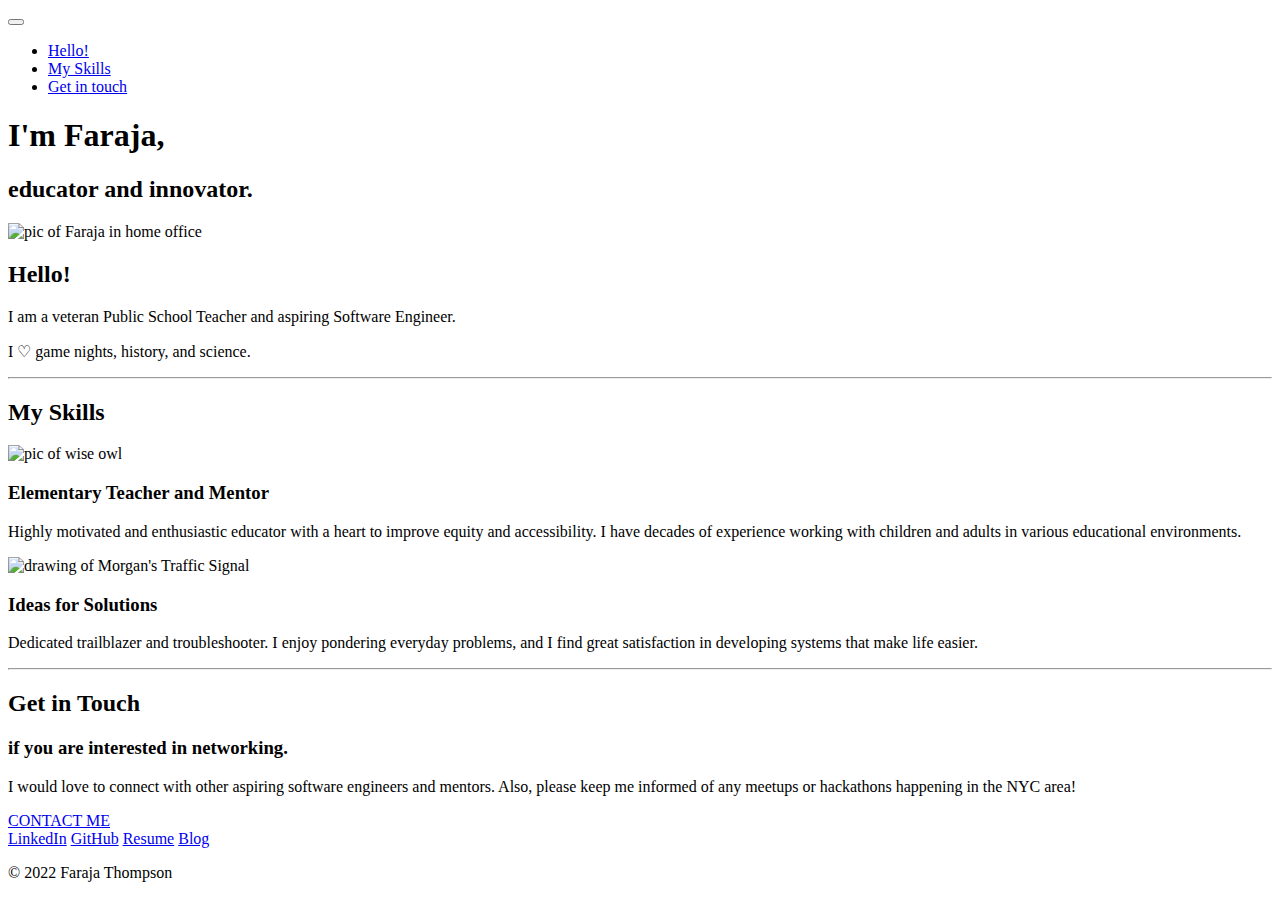
==== legacy-code/index.html @ d1baaf60 "Create index.html" ====
<!DOCTYPE html>
<html lang="en">
<head>
    <meta charset="UTF-8">
    <meta http-equiv="X-UA-Compatible" content="IE=edge">
    <meta name="viewport" content="width=device-width, initial-scale=1.0">

<!-- Bootstrap CSS -->
<link href="https://cdn.jsdelivr.net/npm/bootstrap@5.1.3/dist/css/bootstrap.min.css" rel="stylesheet" integrity="sha384-1BmE4kWBq78iYhFldvKuhfTAU6auU8tT94WrHftjDbrCEXSU1oBoqyl2QvZ6jIW3" crossorigin="anonymous">

<link rel="stylesheet" type="text/css" href="css/styles.css">

    <title>Faraja Thompson</title>
    
    <link rel="icon" href="images/profile.png">

    <!-- Google Fonts -->
    <link rel="preconnect" href="https://fonts.googleapis.com">
    <link rel="preconnect" href="https://fonts.gstatic.com" crossorigin>
    <link href="https://fonts.googleapis.com/css2?family=Poppins:wght@100;200;400&family=Sacramento&display=swap" rel="stylesheet">
  </head>

<body>

    <div class="top-container">
      <div class="nav-container">
       
        <nav class="navbar navbar-expand-lg navbar-light" style="background-color: #ffffff00;">
          <a class="navbar-brand" href="#"></a>
          <button class="navbar-toggler" type="button" data-bs-toggle="collapse" data-bs-target="#navbarTogglerDemo02" aria-controls="navbarTogglerDemo02" aria-expanded="false" aria-label="Toggle navigation">
            <span class="navbar-toggler-icon"></span>
          </button>
          
          <div class="collapse navbar-collapse" id="navbarTogglerDemo02">
            <ul class="navbar-nav ms-auto">
              <li class="nav-item">
                <a class="nav-link" href="#profile">Hello!</a>
                </li>
              <li class="nav-item">
                <a class="nav-link" href="#skills">My Skills</a>
              </li>
              <li class="nav-item">
                <a class="nav-link" href="#contact-me">Get in touch</a>
              </li>
            </ul>
          </div>
        </nav>
      </div>
        <h1>I'm Faraja,</h1>
        <h2 class=intro>educator and innovator.</h2>
    </div>

    <div class="middle-container">
      <section class="profile" id="profile">
        <img class="profile-pic" src="images/profile.png" alt="pic of Faraja in home office">
        <h2 class="profile-h2">Hello!</h2>
        <p>I am a veteran Public School Teacher and aspiring Software Engineer.</p>
        <p>I ♡ game nights, history, and science.</p>
      </section>
      <hr>
      <section class="skills" id="skills">
        <h2>My Skills</h2>
        <section class="skill-row">
          <img class="educator" src="images/owl.png" alt="pic of wise owl">
          <h3>Elementary Teacher and Mentor</h3>
          <p>Highly motivated and enthusiastic educator with a heart to improve equity and accessibility.  I have decades of experience working with children and adults in various educational environments.</p>
        </section>
        <section class="skill-row">
          <img class="innovator" src="images/patent.png" alt="drawing of Morgan's Traffic Signal">
          <h3>Ideas for Solutions</h3>
          <p>Dedicated trailblazer and troubleshooter.  I enjoy pondering everyday problems, 
          and I find great satisfaction in developing systems that make life easier.</p>
        </section>
      </section>
      <hr>
      <section class="contact-me" id="contact-me">
        <h2>Get in Touch</h2>
        <h3 class="contact-h3">if you are interested in networking.</h3>
        <p class="contact-p">I would love to connect with other aspiring software engineers and mentors.  Also, please keep me informed of any meetups or hackathons happening in the NYC area!</p>
        <a class="btn" href="mailto:farajakthompson@gmail.com">CONTACT ME</a>
      </section>
    </div>
    
    
    <footer class="bottom-container">
      <a class="footer-link" href="https://www.linkedin.com/in/faraja-thompson-m-ed-70885b8/" target="_blank">LinkedIn</a>
      <a class="footer-link" href="https://github.com/Faraja17/" target="_blank">GitHub</a>
      <a class="fotter-link" href="resume.html">Resume</a>
      <a class="footer-link" href="https://faraja17.github.io/" target="_blank">Blog</a>
      <p class="copyright">© 2022 Faraja Thompson</p>
    </footer>
        
    <!-- Optional JavaScript; choose one of the two! -->

    <!-- Option 1: Bootstrap Bundle with Popper -->
    <script src="https://cdn.jsdelivr.net/npm/bootstrap@5.1.3/dist/js/bootstrap.bundle.min.js" integrity="sha384-ka7Sk0Gln4gmtz2MlQnikT1wXgYsOg+OMhuP+IlRH9sENBO0LRn5q+8nbTov4+1p" crossorigin="anonymous"></script>

    <!-- Option 2: Separate Popper and Bootstrap JS -->
    <!--
    <script src="https://cdn.jsdelivr.net/npm/@popperjs/core@2.10.2/dist/umd/popper.min.js" integrity="sha384-7+zCNj/IqJ95wo16oMtfsKbZ9ccEh31eOz1HGyDuCQ6wgnyJNSYdrPa03rtR1zdB" crossorigin="anonymous"></script>
    <script src="https://cdn.jsdelivr.net/npm/bootstrap@5.1.3/dist/js/bootstrap.min.js" integrity="sha384-QJHtvGhmr9XOIpI6YVutG+2QOK9T+ZnN4kzFN1RtK3zEFEIsxhlmWl5/YESvpZ13" crossorigin="anonymous"></script>
    -->
</body>
</html>
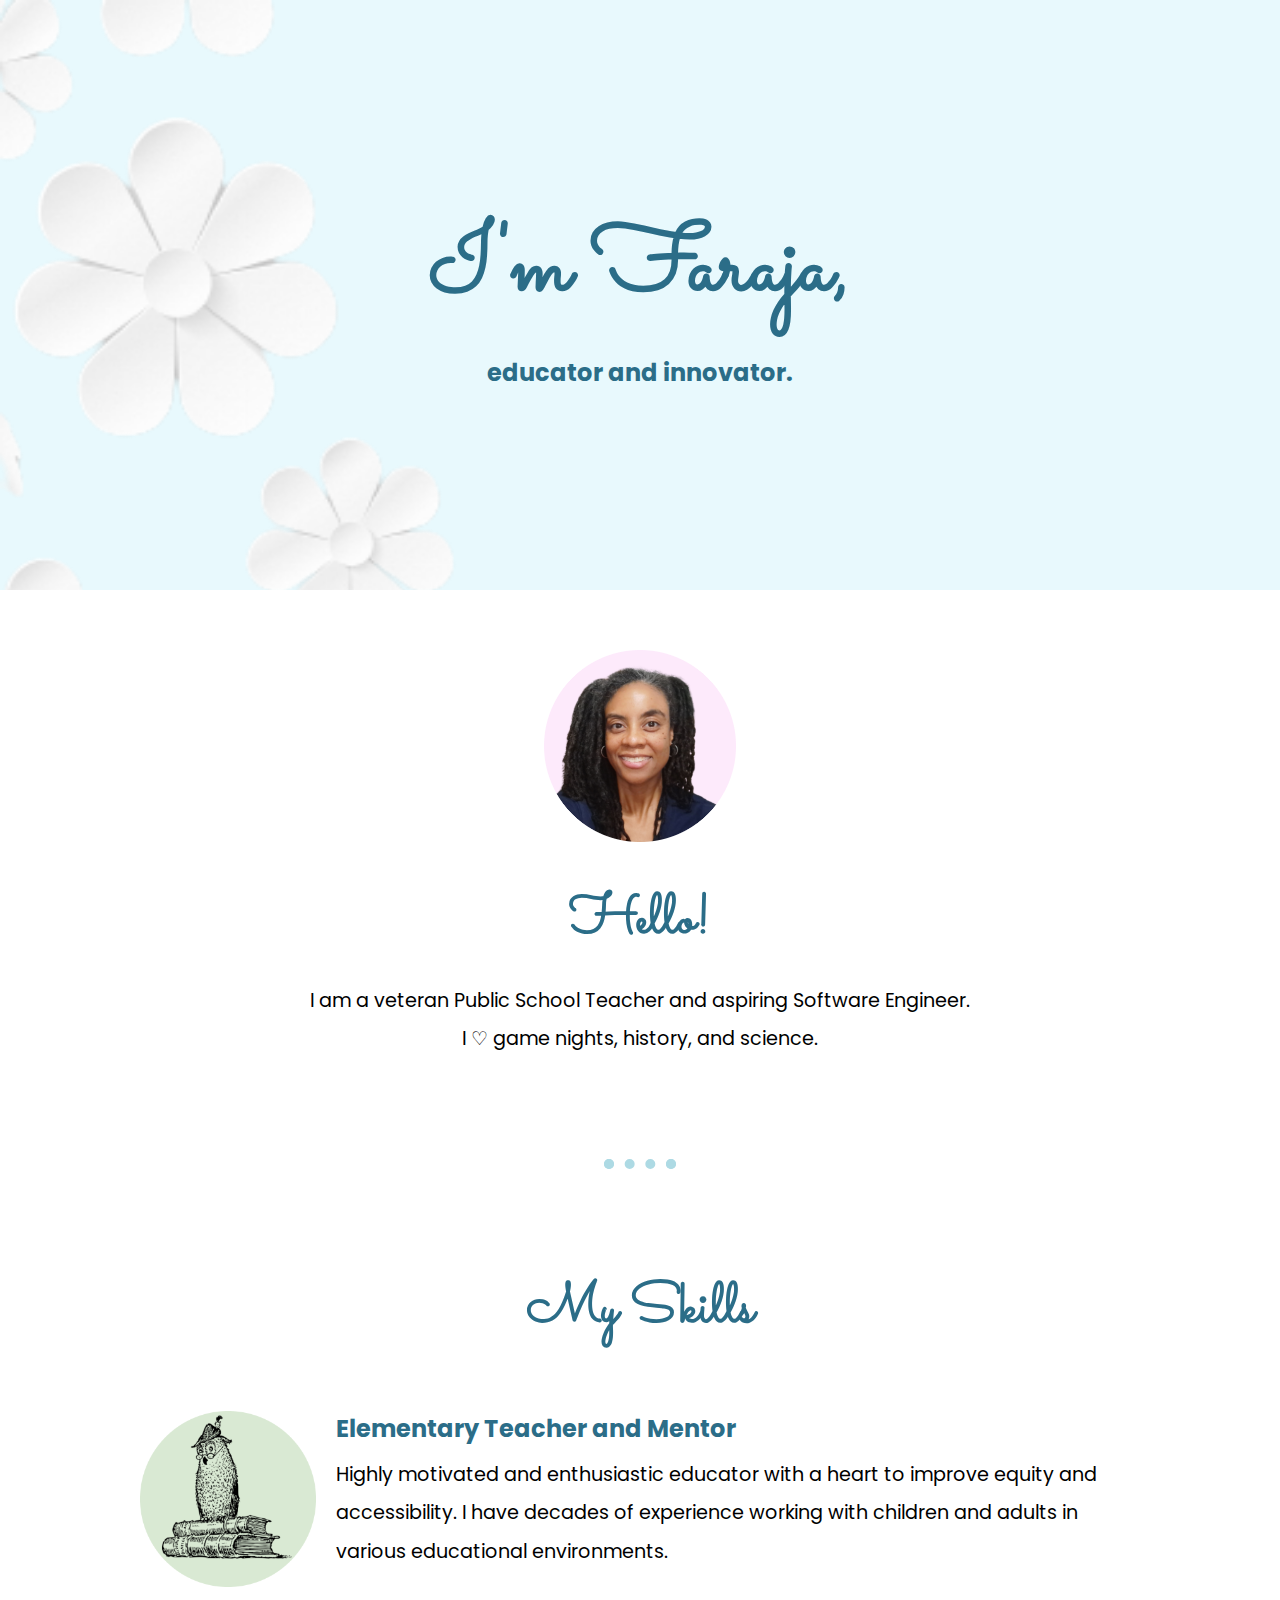
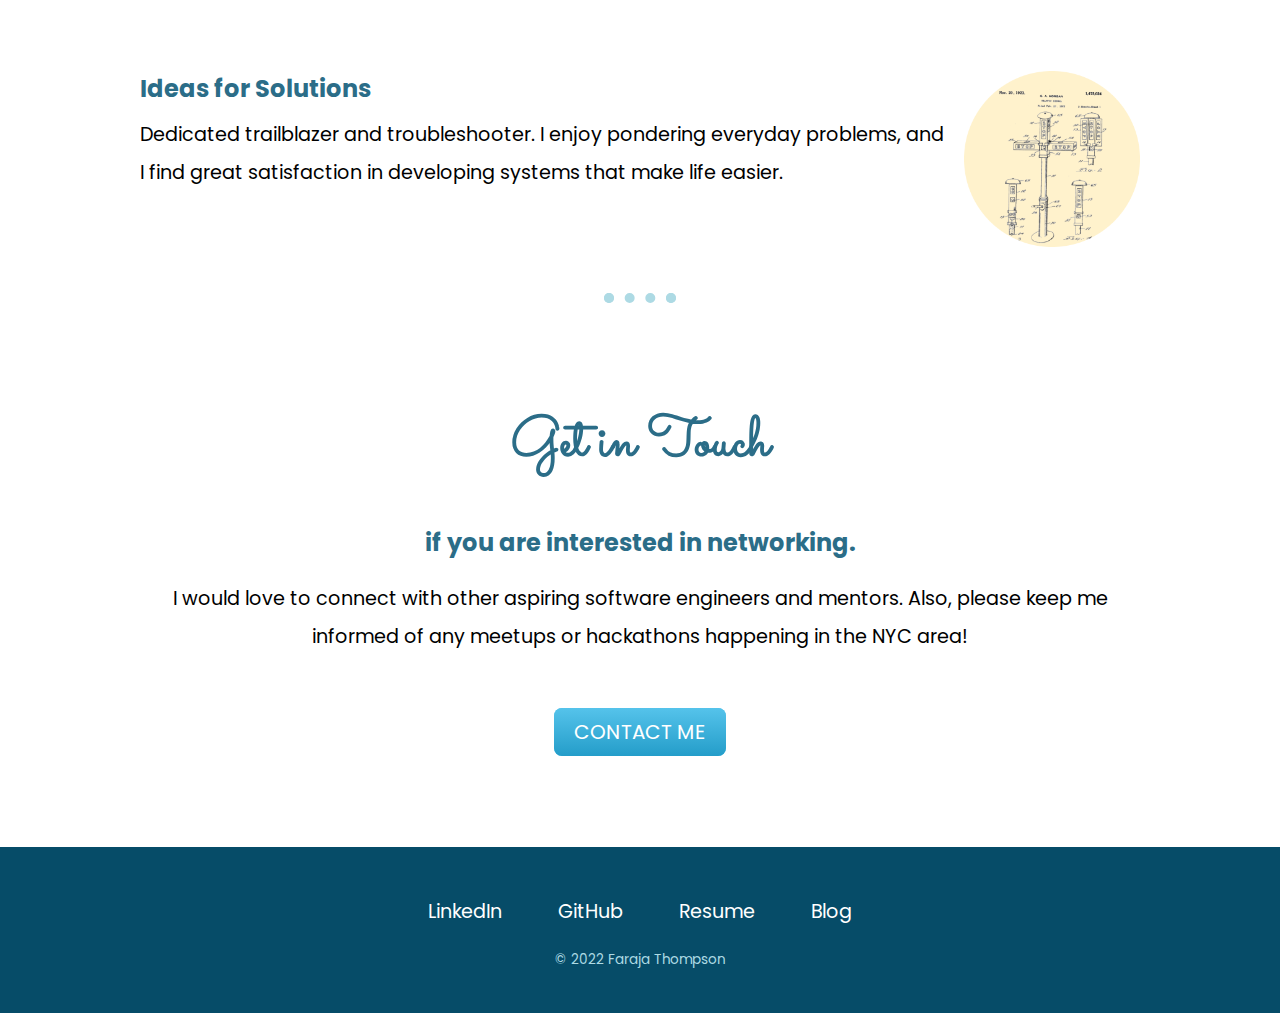
==== commit e0f3268a: "Update index.html" ====
--- a/legacy-code/index.html
+++ b/legacy-code/index.html
@@ -4,61 +4,28 @@
     <meta charset="UTF-8">
     <meta http-equiv="X-UA-Compatible" content="IE=edge">
     <meta name="viewport" content="width=device-width, initial-scale=1.0">
-
-<!-- Bootstrap CSS -->
-<link href="https://cdn.jsdelivr.net/npm/bootstrap@5.1.3/dist/css/bootstrap.min.css" rel="stylesheet" integrity="sha384-1BmE4kWBq78iYhFldvKuhfTAU6auU8tT94WrHftjDbrCEXSU1oBoqyl2QvZ6jIW3" crossorigin="anonymous">
-
-<link rel="stylesheet" type="text/css" href="css/styles.css">
-
     <title>Faraja Thompson</title>
-    
+    <link rel="stylesheet" href="css/styles.css">
     <link rel="icon" href="images/profile.png">
-
     <!-- Google Fonts -->
     <link rel="preconnect" href="https://fonts.googleapis.com">
     <link rel="preconnect" href="https://fonts.gstatic.com" crossorigin>
-    <link href="https://fonts.googleapis.com/css2?family=Poppins:wght@100;200;400&family=Sacramento&display=swap" rel="stylesheet">
-  </head>
-
+    <link href="https://fonts.googleapis.com/css2?family=Poppins:wght@100;200;400&family=Sacramento&display=swap" rel="stylesheet"></head>
 <body>
-
     <div class="top-container">
-      <div class="nav-container">
-       
-        <nav class="navbar navbar-expand-lg navbar-light" style="background-color: #ffffff00;">
-          <a class="navbar-brand" href="#"></a>
-          <button class="navbar-toggler" type="button" data-bs-toggle="collapse" data-bs-target="#navbarTogglerDemo02" aria-controls="navbarTogglerDemo02" aria-expanded="false" aria-label="Toggle navigation">
-            <span class="navbar-toggler-icon"></span>
-          </button>
-          
-          <div class="collapse navbar-collapse" id="navbarTogglerDemo02">
-            <ul class="navbar-nav ms-auto">
-              <li class="nav-item">
-                <a class="nav-link" href="#profile">Hello!</a>
-                </li>
-              <li class="nav-item">
-                <a class="nav-link" href="#skills">My Skills</a>
-              </li>
-              <li class="nav-item">
-                <a class="nav-link" href="#contact-me">Get in touch</a>
-              </li>
-            </ul>
-          </div>
-        </nav>
-      </div>
         <h1>I'm Faraja,</h1>
         <h2 class=intro>educator and innovator.</h2>
-    </div>
+        </div>
 
     <div class="middle-container">
-      <section class="profile" id="profile">
+      <section class="profile">
         <img class="profile-pic" src="images/profile.png" alt="pic of Faraja in home office">
         <h2 class="profile-h2">Hello!</h2>
         <p>I am a veteran Public School Teacher and aspiring Software Engineer.</p>
         <p>I ♡ game nights, history, and science.</p>
       </section>
       <hr>
-      <section class="skills" id="skills">
+      <section class="skills">
         <h2>My Skills</h2>
         <section class="skill-row">
           <img class="educator" src="images/owl.png" alt="pic of wise owl">
@@ -73,7 +40,7 @@
         </section>
       </section>
       <hr>
-      <section class="contact-me" id="contact-me">
+      <section class="contact-me">
         <h2>Get in Touch</h2>
         <h3 class="contact-h3">if you are interested in networking.</h3>
         <p class="contact-p">I would love to connect with other aspiring software engineers and mentors.  Also, please keep me informed of any meetups or hackathons happening in the NYC area!</p>
@@ -90,15 +57,5 @@
       <p class="copyright">© 2022 Faraja Thompson</p>
     </footer>
         
-    <!-- Optional JavaScript; choose one of the two! -->
-
-    <!-- Option 1: Bootstrap Bundle with Popper -->
-    <script src="https://cdn.jsdelivr.net/npm/bootstrap@5.1.3/dist/js/bootstrap.bundle.min.js" integrity="sha384-ka7Sk0Gln4gmtz2MlQnikT1wXgYsOg+OMhuP+IlRH9sENBO0LRn5q+8nbTov4+1p" crossorigin="anonymous"></script>
-
-    <!-- Option 2: Separate Popper and Bootstrap JS -->
-    <!--
-    <script src="https://cdn.jsdelivr.net/npm/@popperjs/core@2.10.2/dist/umd/popper.min.js" integrity="sha384-7+zCNj/IqJ95wo16oMtfsKbZ9ccEh31eOz1HGyDuCQ6wgnyJNSYdrPa03rtR1zdB" crossorigin="anonymous"></script>
-    <script src="https://cdn.jsdelivr.net/npm/bootstrap@5.1.3/dist/js/bootstrap.min.js" integrity="sha384-QJHtvGhmr9XOIpI6YVutG+2QOK9T+ZnN4kzFN1RtK3zEFEIsxhlmWl5/YESvpZ13" crossorigin="anonymous"></script>
-    -->
 </body>
 </html>
--- a/legacy-code/css/styles.css
+++ b/legacy-code/css/styles.css
@@ -0,0 +1,221 @@
+ body {
+  margin: 0;
+  text-align: center;
+  font-family: "poppins";
+  font-size: 1em;
+}
+
+@media screen and (min-width: 900px) {
+  body {
+    margin: 0;
+    text-align: center;
+    font-family: "poppins";
+    font-size: 1.2em;
+  }
+}
+
+h1 {
+  font-family: "sacramento";
+  font-size: 5rem;
+  font-weight: bolder;
+  color: #2b6d88;
+  margin: 0;
+}
+
+@media screen and (min-width: 900px) {
+  h1 {
+    font-family: "sacramento";
+    font-size: 6rem;
+    color: #2b6d88;
+    margin-bottom: 15px;
+  }
+}
+
+h2 {
+  font-family: "sacramento";
+  font-size: 3.5rem;
+  margin: 0;
+  color: #2b6d88;
+}
+
+h3 {
+  font-family: "Poppins", sans-serif;
+  font-size: 1.5rem;
+  margin: 0;
+  padding-bottom: 10px;
+  color: #2b6d88;
+}
+
+p {
+  margin: 0;
+  line-height: 2;
+}
+
+hr {
+  border: dotted #addae4 10px !important;
+  border-bottom: none !important;
+  width: 4% !important;
+  margin: 100px auto !important;
+  background-color: #ffffff00;
+  opacity: 1;
+  box-sizing: content-box;
+}
+
+a {
+  color: #ffffff;
+  font-family: "poppins";
+  padding: 2%;
+  text-decoration: none;
+}
+
+a:hover {
+  color: #addae4;
+}
+
+.nav-item {
+  width: 150px;
+}
+
+.navbar-light .navbar-nav .nav-link {
+  color: #2b6d88;
+  font-family: "poppins";
+  font-weight: bolder;
+  opacity: 1;
+}
+
+.intro {
+  margin: 0;
+  font-size: 1.3rem;
+  color: #2b6d88;
+  font-family: "Poppins";
+}
+
+@media screen and (min-width: 900px) {
+  .intro {
+    margin: 0;
+    font-size: 1.5rem;
+    color: #2b6d88;
+    font-family: "Poppins";
+  }
+}
+
+.nav-container {
+  position: absolute;
+  top: 0px;
+  right: 20px;
+}
+
+.top-container {
+  background-image: url("../images/flowers.png");
+  background-repeat: no-repeat;
+  background-size: cover;
+  background-color: #e8f9fd;
+  padding: 200px 0;
+  width: 100%;
+  box-sizing: content-box;
+}
+
+.profile {
+  margin: 30px auto 50px;
+}
+
+.profile-pic {
+  width: 12rem;
+  margin: 30px auto;
+}
+
+.profile-h2 {
+  margin-bottom: 20px;
+}
+
+.skill-row {
+  width: 360px;
+  padding: 0 10px;
+  margin: 60px auto 100px auto;
+  text-align: left;
+}
+
+@media screen and (min-width: 900px) {
+  .skill-row {
+    width: 1000px;
+    margin: 60px auto 100px auto;
+    text-align: left;
+  }
+}
+
+.educator {
+  width: 11rem;
+  float: left;
+  margin-right: 20px;
+  padding: 0;
+}
+
+.innovator {
+  width: 11rem;
+  float: right;
+  margin-left: 20px;
+  padding: 0;
+}
+
+.contact-me {
+  width: 380px;
+  padding: 0 10px;
+  margin: auto;
+}
+
+@media screen and (min-width: 900px) {
+  .contact-me {
+    width: 1000px;
+    margin: auto;
+  }
+}
+
+.contact-h3 {
+  margin: 40px auto 20px;
+  padding: 0;
+}
+
+.contact-p {
+  margin: 20px auto 60px;
+}
+
+.btn {
+  background: #55c3eb;
+  background-image: -webkit-linear-gradient(top, #55c3eb, #249dc9);
+  background-image: -moz-linear-gradient(top, #55c3eb, #249dc9);
+  background-image: -ms-linear-gradient(top, #55c3eb, #249dc9);
+  background-image: -o-linear-gradient(top, #55c3eb, #249dc9);
+  background-image: linear-gradient(to bottom, #55c3eb, #249dc9);
+  -webkit-border-radius: 8;
+  -moz-border-radius: 8;
+  border-radius: 8px;
+  font-family: "poppins";
+  color: #ffffff;
+  font-size: 20px;
+  padding: 10px 20px 10px 20px;
+  text-decoration: none;
+}
+
+.btn:hover {
+  background: #0aa1dd;
+  background-image: -webkit-linear-gradient(top, #addae4, #1a7ca3);
+  background-image: -moz-linear-gradient(top, #addae4, #1a7ca3);
+  background-image: -ms-linear-gradient(top, #addae4, #1a7ca3);
+  background-image: -o-linear-gradient(top, #addae4, #1a7ca3);
+  background-image: linear-gradient(to bottom, #addae4, #1a7ca3);
+  color: #ffffff;
+  text-decoration: none;
+}
+
+.bottom-container {
+  display: flexbox;
+  background-color: #064c68;
+  padding: 50px 0 20px;
+  margin-top: 100px;
+}
+
+.copyright {
+  color: #addae4;
+  font-size: 0.85rem;
+  margin: 20px;
+}
